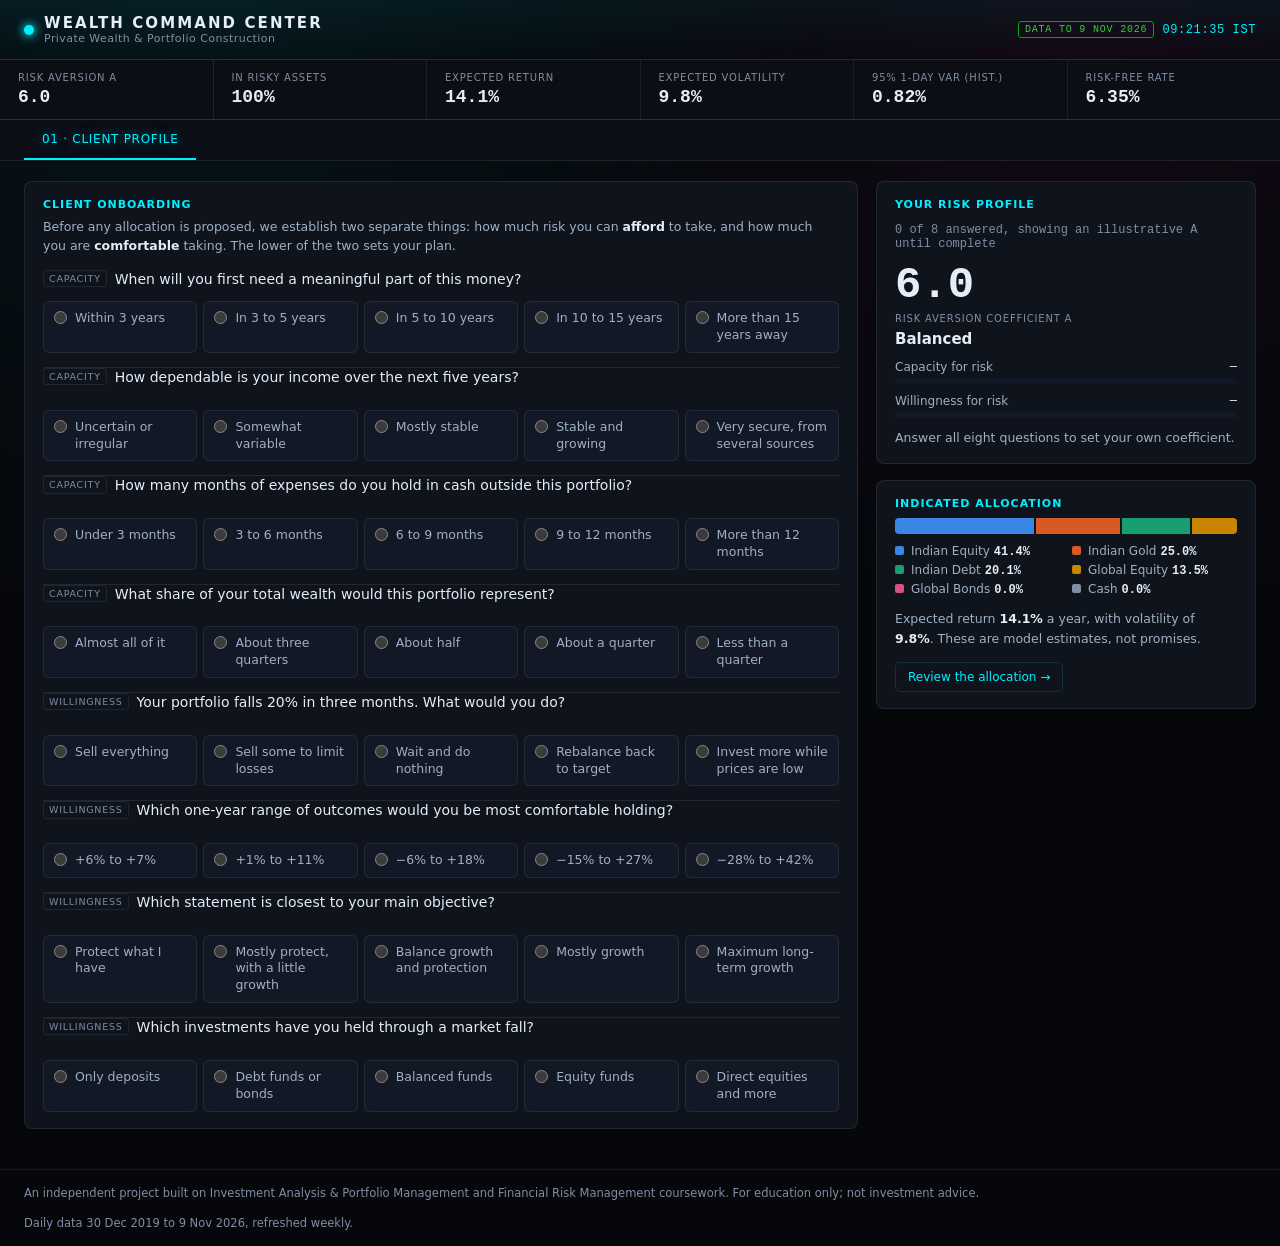
==== site/index.html @ c9640ab5 "Add site shell and Module 1: Client Profile Eight-question onboarding scored on capacity and willing" ====
<!doctype html>
<html lang="en">
<head>
<meta charset="UTF-8" />
<meta name="viewport" content="width=device-width, initial-scale=1.0" />
<title>Wealth Command Center</title>
<meta name="description" content="A private wealth and portfolio construction platform: client risk profiling, N-asset efficient frontier, VaR and CVaR stress testing, Brinson attribution, rebalancing and goals-based Monte Carlo." />
<link rel="icon" href="data:image/svg+xml,%3Csvg xmlns='http://www.w3.org/2000/svg' viewBox='0 0 100 100'%3E%3Crect width='100' height='100' rx='18' fill='%2305070b'/%3E%3Cpath d='M18 76 C30 42 52 30 84 24' stroke='%2300f0ff' stroke-width='8' fill='none' stroke-linecap='round'/%3E%3Ccircle cx='52' cy='35' r='9' fill='%23ff2ec4'/%3E%3C/svg%3E" />
<link rel="stylesheet" href="css/style.css" />
</head>
<body>
<a class="skip-link" href="#main-content">Skip to main content</a>

<header class="app-header">
  <div class="brand">
    <span class="dot" aria-hidden="true"></span>
    <div>
      <h1>Wealth Command Center</h1>
      <div class="sub">Private Wealth &amp; Portfolio Construction</div>
    </div>
  </div>
  <div class="market-clock">
    <span class="live-badge" id="data-badge">LOADING</span>
    <span id="clock">--:--:--</span>
  </div>
</header>

<section class="kpi-strip" aria-label="Portfolio summary">
  <div class="kpi-tile"><div class="kpi-label">Risk Aversion A</div><div class="kpi-value" id="kpi-a">—</div></div>
  <div class="kpi-tile"><div class="kpi-label">In Risky Assets</div><div class="kpi-value" id="kpi-y">—</div></div>
  <div class="kpi-tile"><div class="kpi-label">Expected Return</div><div class="kpi-value" id="kpi-return">—</div></div>
  <div class="kpi-tile"><div class="kpi-label">Expected Volatility</div><div class="kpi-value" id="kpi-vol">—</div></div>
  <div class="kpi-tile"><div class="kpi-label">95% 1-Day VaR (Hist.)</div><div class="kpi-value" id="kpi-var">—</div></div>
  <div class="kpi-tile"><div class="kpi-label">Risk-Free Rate</div><div class="kpi-value" id="kpi-rf">—</div></div>
</section>

<nav class="tab-nav" role="tablist" aria-label="Platform modules" id="tab-nav"></nav>

<main id="main-content">
  <div id="panels"></div>
  <p class="load-error" id="load-error" hidden>The market data could not be loaded. Please refresh the page.</p>
</main>

<footer class="footer-note">
  <span>An independent project built on Investment Analysis &amp; Portfolio Management and Financial Risk Management coursework. For education only; not investment advice.</span>
  <span id="footer-data"></span>
</footer>

<script src="vendor/chart-4.4.9.umd.js"></script>
<script src="js/core.js"></script>
<script src="js/profile.js"></script>
<script src="js/app.js"></script>
</body>
</html>
---- site/css/style.css ----
/* Dark terminal theme shared by every module. Neon accents are interface chrome only;
   chart series use the validated categorical palette defined in core.js. */

:root {
  color-scheme: dark;
  --page-bg: #05070b;
  --surface-1: #0b0e15;
  --surface-2: #0f131c;
  --surface-3: #131826;
  --border: rgba(0, 240, 255, 0.14);
  --border-soft: rgba(255, 255, 255, 0.08);
  --text-primary: #e6edf7;
  --text-secondary: #9fb0c3;
  --text-muted: #7f8ea3;
  --accent-cyan: #00f0ff;
  --accent-magenta: #ff2ec4;
  --accent-amber: #ffb020;
  --up: #0ca30c;
  --up-text: #3ccb3c;
  --down: #e34948;
  --down-text: #ff7675;
  --focus-ring: rgba(0, 240, 255, 0.55);
  --font: -apple-system, "Segoe UI", system-ui, sans-serif;
  --mono: "SFMono-Regular", "Consolas", "Cascadia Mono", "Liberation Mono", monospace;
}

* { box-sizing: border-box; }

html, body { margin: 0; padding: 0; background: var(--page-bg); color: var(--text-primary); font-family: var(--font); min-height: 100%; }

body {
  background-image:
    radial-gradient(circle at 15% 0%, rgba(0, 240, 255, 0.06), transparent 45%),
    radial-gradient(circle at 85% 10%, rgba(255, 46, 196, 0.05), transparent 40%);
  background-attachment: fixed;
}

a { color: var(--accent-cyan); }
::selection { background: rgba(0, 240, 255, 0.25); }

.skip-link { position: absolute; left: -999px; top: 0; background: var(--surface-2); color: var(--accent-cyan); padding: 8px 12px; z-index: 100; }
.skip-link:focus { left: 8px; top: 8px; }

button, input, select { font-family: inherit; }
button:focus-visible, input:focus-visible, select:focus-visible, label:focus-within { outline: 2px solid var(--focus-ring); outline-offset: 2px; }

.app-header { display: flex; align-items: center; justify-content: space-between; gap: 16px; padding: 14px 24px; border-bottom: 1px solid var(--border); background: linear-gradient(180deg, rgba(0, 240, 255, 0.05), transparent); flex-wrap: wrap; }
.brand { display: flex; align-items: center; gap: 10px; }
.brand .dot { width: 10px; height: 10px; border-radius: 50%; background: var(--accent-cyan); box-shadow: 0 0 8px 2px rgba(0, 240, 255, 0.7); animation: pulse 2.4s ease-in-out infinite; }
@keyframes pulse { 0%, 100% { opacity: 1; transform: scale(1); } 50% { opacity: 0.55; transform: scale(0.8); } }
@media (prefers-reduced-motion: reduce) { .brand .dot { animation: none; } }
.brand h1 { font-size: 15px; letter-spacing: 0.14em; text-transform: uppercase; margin: 0; font-weight: 700; }
.brand .sub { font-size: 11px; color: var(--text-muted); letter-spacing: 0.04em; }
.market-clock { font-family: var(--mono); font-size: 12px; color: var(--accent-cyan); letter-spacing: 0.05em; display: flex; align-items: center; gap: 8px; }
.live-badge { font-size: 10px; padding: 2px 6px; border: 1px solid var(--up); color: var(--up-text); border-radius: 3px; letter-spacing: 0.08em; }

.kpi-strip { display: grid; grid-template-columns: repeat(auto-fit, minmax(150px, 1fr)); gap: 1px; background: var(--border-soft); border-bottom: 1px solid var(--border-soft); }
.kpi-tile { background: var(--surface-1); padding: 12px 18px; }
.kpi-label { font-size: 10px; text-transform: uppercase; letter-spacing: 0.08em; color: var(--text-muted); margin-bottom: 4px; }
.kpi-value { font-family: var(--mono); font-size: 18px; font-weight: 600; font-variant-numeric: tabular-nums; }

.tab-nav { display: flex; gap: 2px; padding: 0 24px; border-bottom: 1px solid var(--border-soft); background: var(--surface-1); overflow-x: auto; }
.tab-btn { background: transparent; border: none; color: var(--text-muted); padding: 12px 18px; font-size: 12px; letter-spacing: 0.06em; text-transform: uppercase; cursor: pointer; border-bottom: 2px solid transparent; white-space: nowrap; }
.tab-btn:hover { color: var(--text-primary); }
.tab-btn.active { color: var(--accent-cyan); border-bottom-color: var(--accent-cyan); text-shadow: 0 0 12px rgba(0, 240, 255, 0.5); }
.tab-panel { display: none; padding: 20px 24px 40px; max-width: 1500px; margin: 0 auto; }
.tab-panel.active { display: block; }

.panel-grid { display: grid; grid-template-columns: 320px minmax(0, 1fr); gap: 18px; align-items: start; }
.panel-grid.wide-left { grid-template-columns: minmax(0, 1fr) 380px; }
.two-col { display: grid; grid-template-columns: repeat(2, minmax(0, 1fr)); gap: 16px; }
.two-col > .card + .card { margin-top: 0; }
@media (max-width: 1000px) { .panel-grid, .panel-grid.wide-left, .two-col { grid-template-columns: minmax(0, 1fr); } }

.card { background: var(--surface-2); border: 1px solid var(--border-soft); border-radius: 8px; padding: 16px 18px; min-width: 0; }
.card + .card, .two-col + .card, .card + .two-col, .two-col + .two-col, .stat-row + .card, .card + .stat-row, .stat-row + .two-col { margin-top: 16px; }
.card-title { font-size: 11px; text-transform: uppercase; letter-spacing: 0.09em; color: var(--accent-cyan); margin: 0 0 6px; font-weight: 600; }
.card-desc { font-size: 12.5px; line-height: 1.55; color: var(--text-secondary); margin: 0 0 14px; }
.card-desc:last-child { margin-bottom: 0; }
.card-desc strong { color: var(--text-primary); }

.sticky { position: sticky; top: 12px; }
@media (max-width: 1000px) { .sticky { position: static; } }

.control-group { margin-bottom: 16px; }
.control-group:last-child { margin-bottom: 0; }
.control-label { display: flex; justify-content: space-between; font-size: 12px; color: var(--text-secondary); margin-bottom: 6px; gap: 10px; }
.control-label .value { font-family: var(--mono); color: var(--text-primary); }
input[type="range"] { width: 100%; accent-color: var(--accent-cyan); }
input[type="number"], select { width: 100%; background: var(--surface-3); color: var(--text-primary); border: 1px solid var(--border-soft); border-radius: 5px; padding: 8px 10px; font-family: var(--mono); font-size: 13px; }
.range-scale { display: flex; justify-content: space-between; font-size: 10px; color: var(--text-muted); font-family: var(--mono); }

.seg { display: flex; gap: 2px; background: var(--surface-3); border-radius: 6px; padding: 2px; }
.seg button { flex: 1; background: transparent; border: 0; color: var(--text-secondary); font-size: 12px; padding: 6px 8px; border-radius: 4px; cursor: pointer; }
.seg button.active { background: rgba(0, 240, 255, 0.14); color: var(--accent-cyan); }

.btn { background: transparent; border: 1px solid var(--border); color: var(--accent-cyan); font-size: 12px; padding: 7px 12px; border-radius: 5px; cursor: pointer; }
.btn:hover { background: rgba(0, 240, 255, 0.08); }

.stat-row { display: grid; grid-template-columns: repeat(auto-fit, minmax(170px, 1fr)); gap: 12px; }
.stat-box { background: var(--surface-2); border: 1px solid var(--border-soft); border-radius: 8px; padding: 12px 14px; min-width: 0; }
.stat-label { font-size: 10px; text-transform: uppercase; letter-spacing: 0.08em; color: var(--text-muted); margin-bottom: 4px; }
.stat-value { font-family: var(--mono); font-size: 20px; font-weight: 600; font-variant-numeric: tabular-nums; overflow-wrap: anywhere; }
.stat-sub { font-size: 11px; color: var(--text-secondary); margin-top: 3px; font-family: var(--mono); }

.chart-box { position: relative; height: 340px; }
.chart-box.tall { height: 460px; }
.chart-box.short { height: 260px; }
@media (max-width: 640px) { .chart-box, .chart-box.tall { height: 300px; } }

.table-wrap { overflow-x: auto; }
table.data { width: 100%; border-collapse: collapse; font-size: 12px; }
table.data th { text-align: right; font-size: 10px; text-transform: uppercase; letter-spacing: 0.06em; color: var(--text-muted); font-weight: 600; padding: 6px 8px; border-bottom: 1px solid var(--border-soft); white-space: nowrap; }
table.data td { text-align: right; padding: 6px 8px; border-bottom: 1px solid rgba(255, 255, 255, 0.04); font-family: var(--mono); font-variant-numeric: tabular-nums; white-space: nowrap; }
table.data th:first-child, table.data td:first-child { text-align: left; font-family: var(--font); }
table.data tr.total td { font-weight: 700; border-top: 1px solid var(--border-soft); }
table.data td.pos { color: var(--up-text); }
table.data td.neg { color: var(--down-text); }
.swatch { display: inline-block; width: 9px; height: 9px; border-radius: 2px; margin-right: 7px; vertical-align: baseline; }

.notice { font-size: 12.5px; line-height: 1.55; color: var(--text-secondary); border-left: 2px solid var(--accent-amber); background: rgba(255, 176, 32, 0.06); padding: 10px 12px; border-radius: 0 6px 6px 0; margin: 0 0 14px; }
.notice strong { color: var(--text-primary); }

.alloc-bar { display: flex; gap: 2px; height: 16px; margin: 8px 0 10px; }
.alloc-bar span { display: block; min-width: 2px; }
.alloc-bar span:first-child { border-radius: 4px 0 0 4px; }
.alloc-bar span:last-child { border-radius: 0 4px 4px 0; }
.alloc-legend { display: grid; grid-template-columns: repeat(auto-fill, minmax(140px, 1fr)); gap: 4px 12px; font-size: 12px; color: var(--text-secondary); }
.alloc-legend b { font-family: var(--mono); font-weight: 600; color: var(--text-primary); margin-left: 4px; }

/* Client profile */
.question { padding: 14px 0; border-bottom: 1px solid var(--border-soft); border-top: 0; border-left: 0; border-right: 0; margin: 0; }
.question:first-of-type { padding-top: 4px; }
.question:last-of-type { border-bottom: 0; padding-bottom: 0; }
.question legend { font-size: 14px; color: var(--text-primary); padding: 0; margin-bottom: 8px; font-weight: 500; line-height: 1.4; }
.question .q-tag { display: inline-block; font-size: 9.5px; text-transform: uppercase; letter-spacing: 0.08em; color: var(--text-muted); border: 1px solid var(--border-soft); border-radius: 3px; padding: 1px 5px; margin-right: 8px; vertical-align: 2px; }
.options { display: grid; gap: 6px; grid-template-columns: repeat(auto-fit, minmax(150px, 1fr)); }
.option { display: flex; align-items: flex-start; gap: 8px; background: var(--surface-3); border: 1px solid var(--border-soft); border-radius: 6px; padding: 8px 10px; font-size: 12.5px; color: var(--text-secondary); cursor: pointer; line-height: 1.35; }
.option:hover { border-color: var(--border); }
.option:has(input:checked) { border-color: var(--accent-cyan); color: var(--text-primary); background: rgba(0, 240, 255, 0.07); }
.option input { margin: 1px 0 0; accent-color: var(--accent-cyan); }
.big-number { font-family: var(--mono); font-size: 44px; font-weight: 700; line-height: 1; }
.profile-name { font-size: 15px; font-weight: 600; margin: 6px 0 12px; }
.meter { margin-bottom: 10px; }
.meter-head { display: flex; justify-content: space-between; font-size: 12px; color: var(--text-secondary); margin-bottom: 4px; }
.meter-head span:last-child { font-family: var(--mono); color: var(--text-primary); }
.meter-track { height: 6px; border-radius: 3px; background: var(--surface-3); overflow: hidden; }
.meter-fill { height: 100%; background: #3987e5; border-radius: 3px; }
.progress-note { font-size: 12px; color: var(--text-muted); font-family: var(--mono); }

/* Correlation heatmap */
.heatmap { display: grid; gap: 2px; font-family: var(--mono); font-size: 10.5px; min-width: 620px; }
.heatmap .hm-label { color: var(--text-secondary); display: flex; align-items: center; font-size: 10px; white-space: nowrap; overflow: hidden; }
.heatmap .hm-col { justify-content: center; writing-mode: vertical-rl; transform: rotate(180deg); padding: 3px 0; height: 76px; }
.heatmap .hm-cell { aspect-ratio: 1.45; display: flex; align-items: center; justify-content: center; border-radius: 3px; }
.heat-legend { display: flex; align-items: center; gap: 8px; font-family: var(--mono); font-size: 10.5px; color: var(--text-secondary); margin-top: 10px; }
.heat-legend i { flex: 0 1 180px; height: 8px; border-radius: 3px; background: linear-gradient(90deg, #184f95, #3987e5 25%, #383835 50%, #e66767 75%, #a62d2d); }

.footer-note { display: flex; justify-content: space-between; gap: 16px; flex-wrap: wrap; padding: 16px 24px; border-top: 1px solid var(--border-soft); color: var(--text-muted); font-size: 11.5px; }
.load-error { color: var(--down-text); padding: 24px; }

@media (max-width: 640px) {
  .app-header, .tab-panel, .footer-note { padding-left: 16px; padding-right: 16px; }
  .tab-nav { padding: 0 8px; }
  .kpi-strip { grid-template-columns: repeat(2, minmax(0, 1fr)); }
  .kpi-tile { padding: 10px 16px; }
}
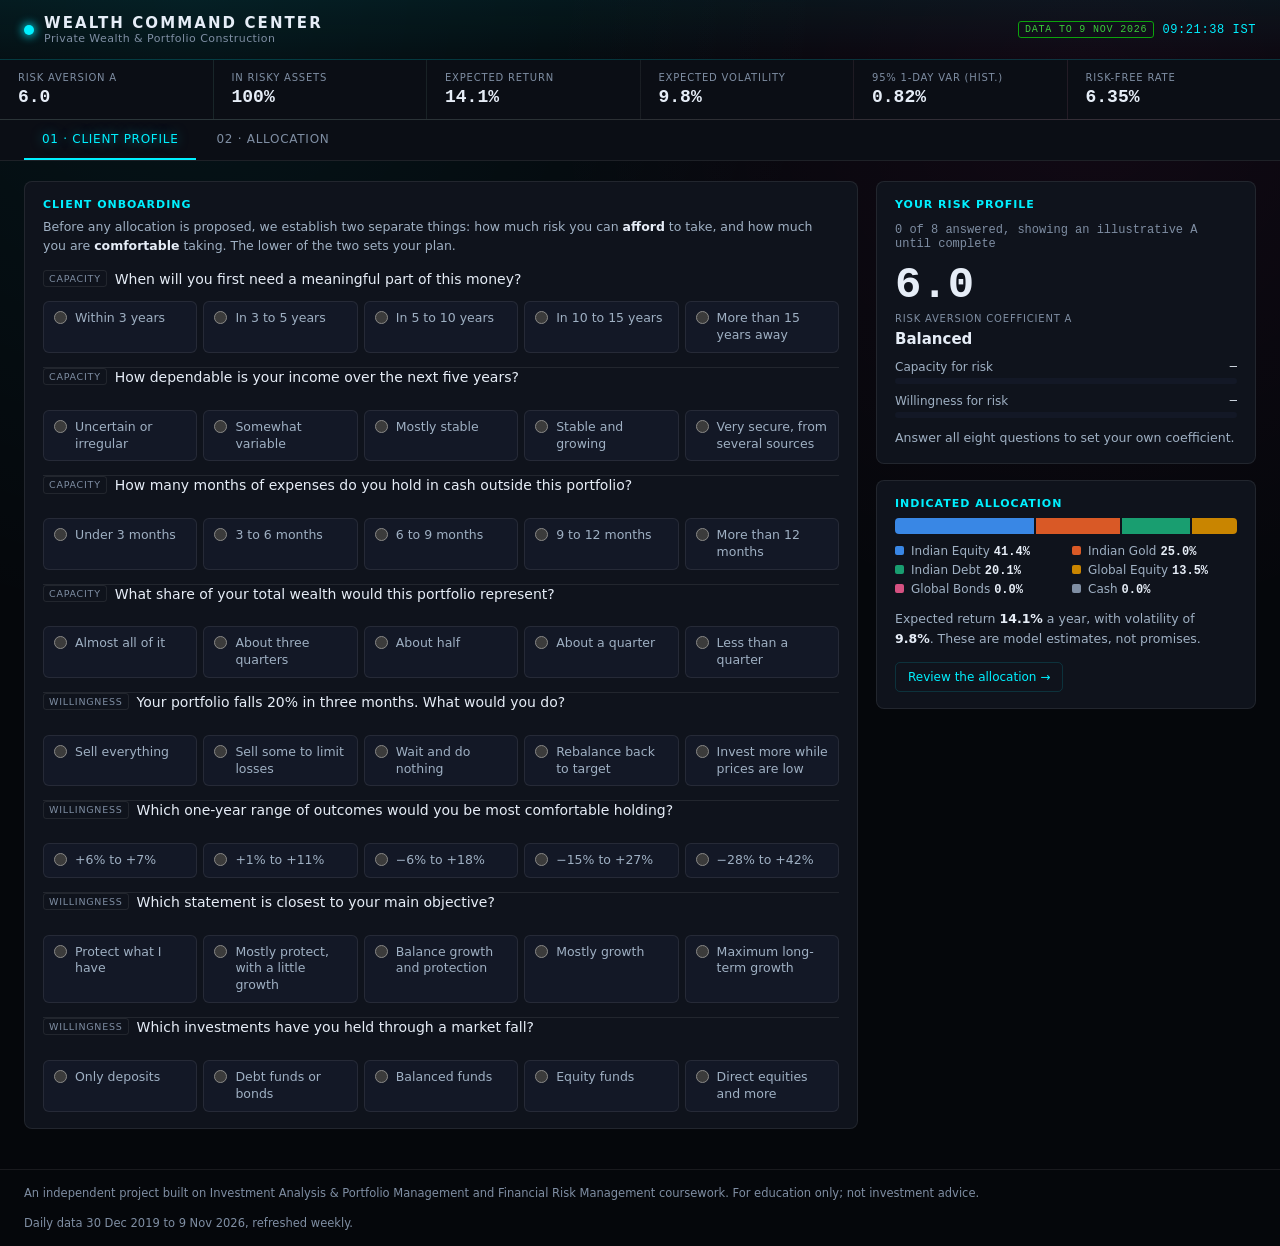
==== commit cbc0c823: "Add Module 2: strategic asset allocation Plots the precomputed 16-instrument frontier, minimum varia" ====
--- a/site/index.html
+++ b/site/index.html
@@ -49,6 +49,7 @@
 <script src="vendor/chart-4.4.9.umd.js"></script>
 <script src="js/core.js"></script>
 <script src="js/profile.js"></script>
+<script src="js/allocation.js"></script>
 <script src="js/app.js"></script>
 </body>
 </html>
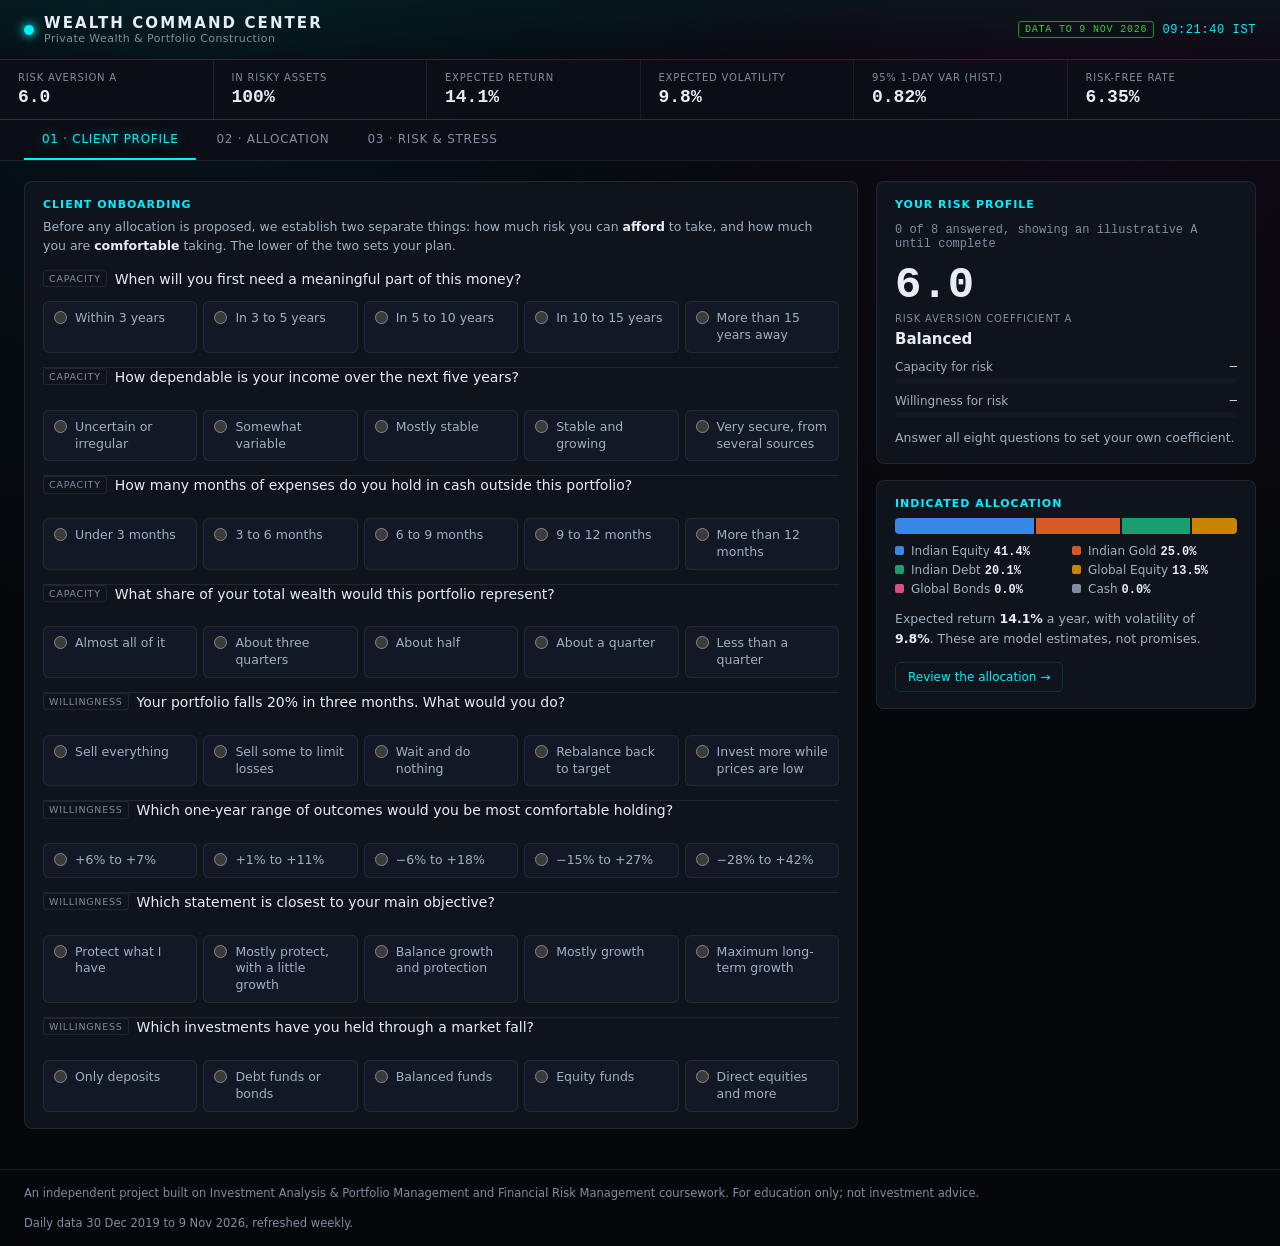
==== commit c3b1fd85: "Add Module 3: risk and stress dashboard Parametric and historical VaR and CVaR, maximum drawdown, re" ====
--- a/site/index.html
+++ b/site/index.html
@@ -50,6 +50,7 @@
 <script src="js/core.js"></script>
 <script src="js/profile.js"></script>
 <script src="js/allocation.js"></script>
+<script src="js/risk.js"></script>
 <script src="js/app.js"></script>
 </body>
 </html>
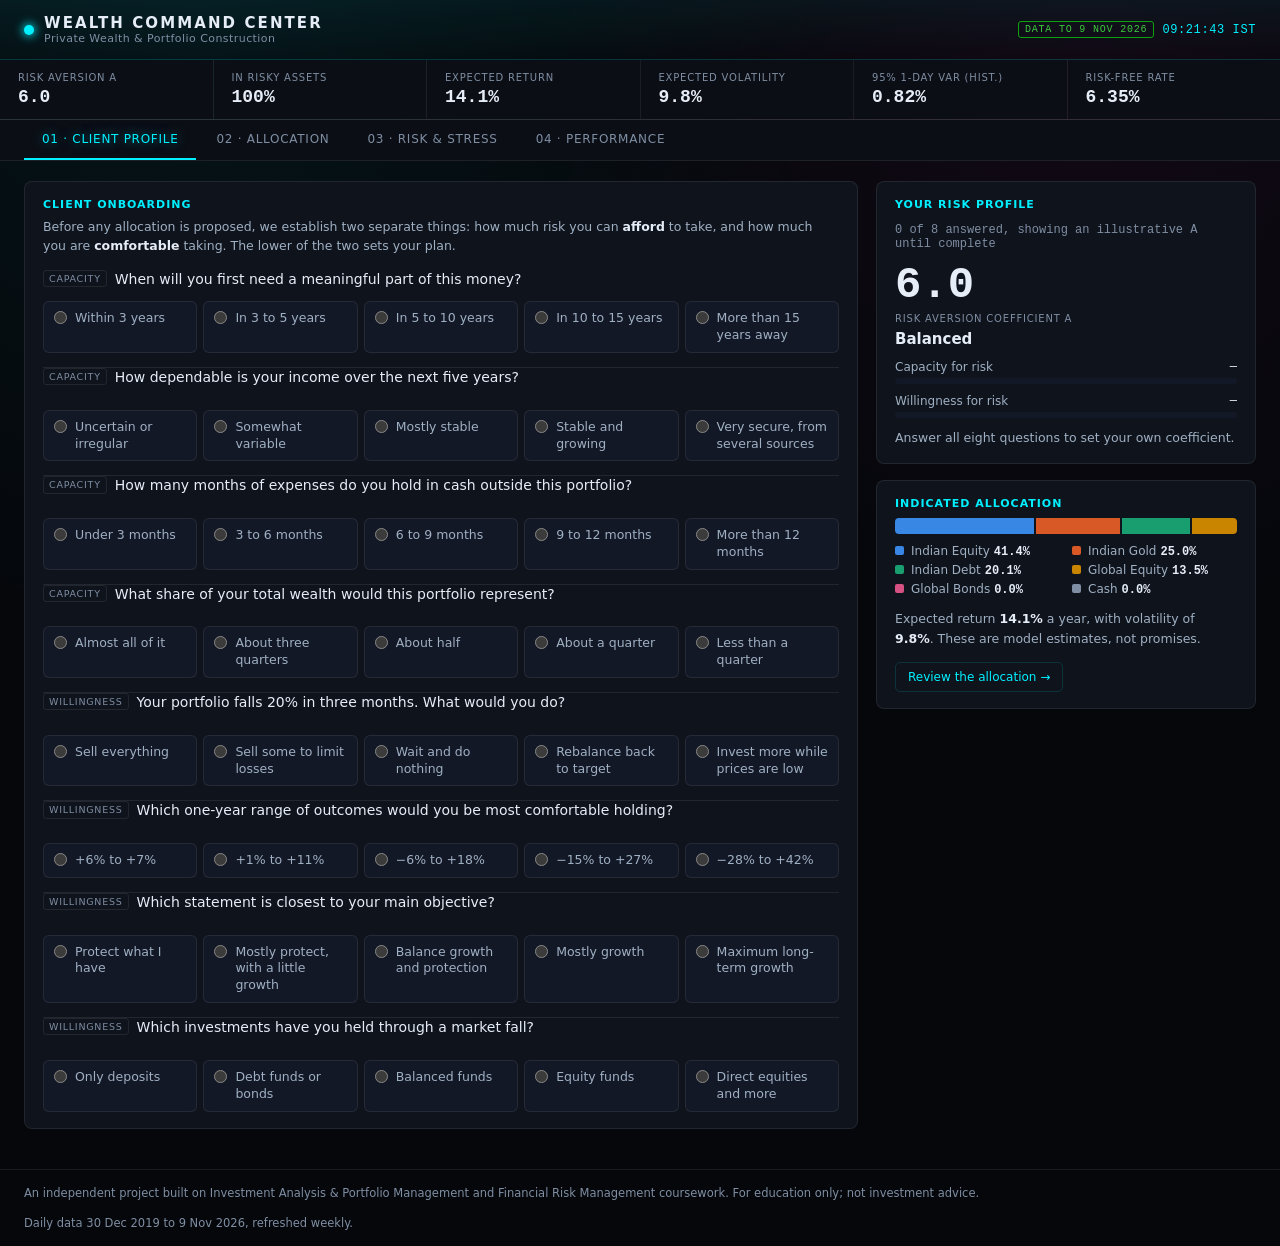
==== commit 929713a0: "Add Module 4: performance and Brinson attribution Sharpe, Sortino, Treynor, Jensen's alpha and track" ====
--- a/site/index.html
+++ b/site/index.html
@@ -51,6 +51,7 @@
 <script src="js/profile.js"></script>
 <script src="js/allocation.js"></script>
 <script src="js/risk.js"></script>
+<script src="js/performance.js"></script>
 <script src="js/app.js"></script>
 </body>
 </html>
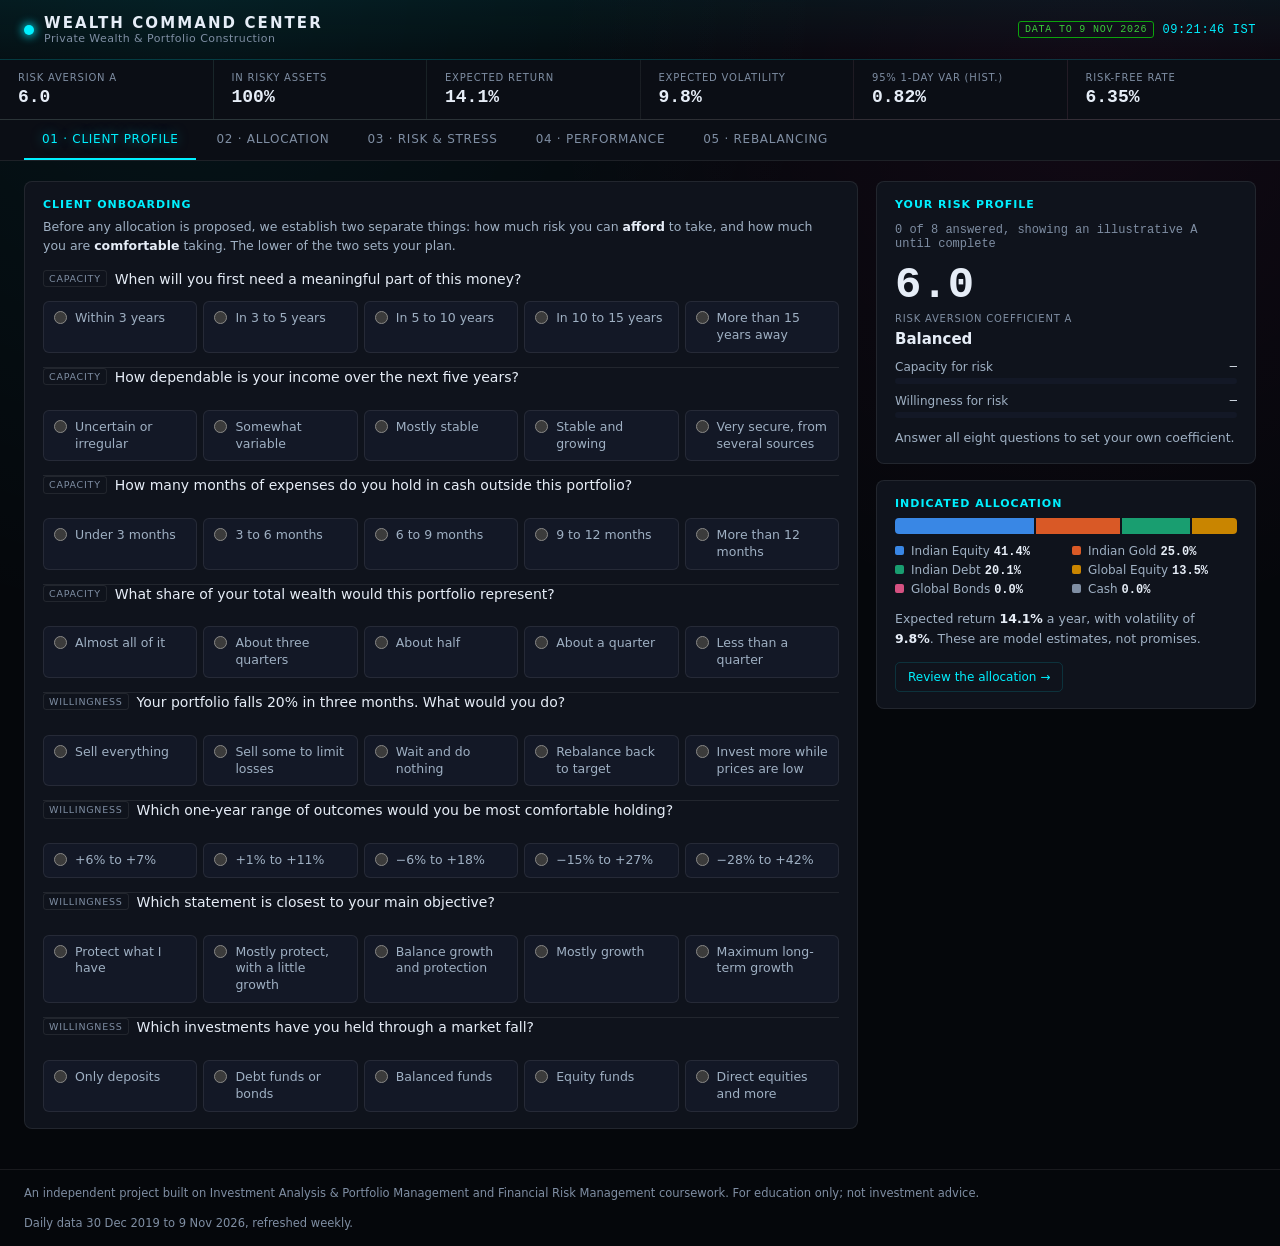
==== commit e4bb503a: "Add Module 5: rebalancing simulator Daily drift of every holding against a configurable tolerance ba" ====
--- a/site/index.html
+++ b/site/index.html
@@ -52,6 +52,7 @@
 <script src="js/allocation.js"></script>
 <script src="js/risk.js"></script>
 <script src="js/performance.js"></script>
+<script src="js/rebalancing.js"></script>
 <script src="js/app.js"></script>
 </body>
 </html>
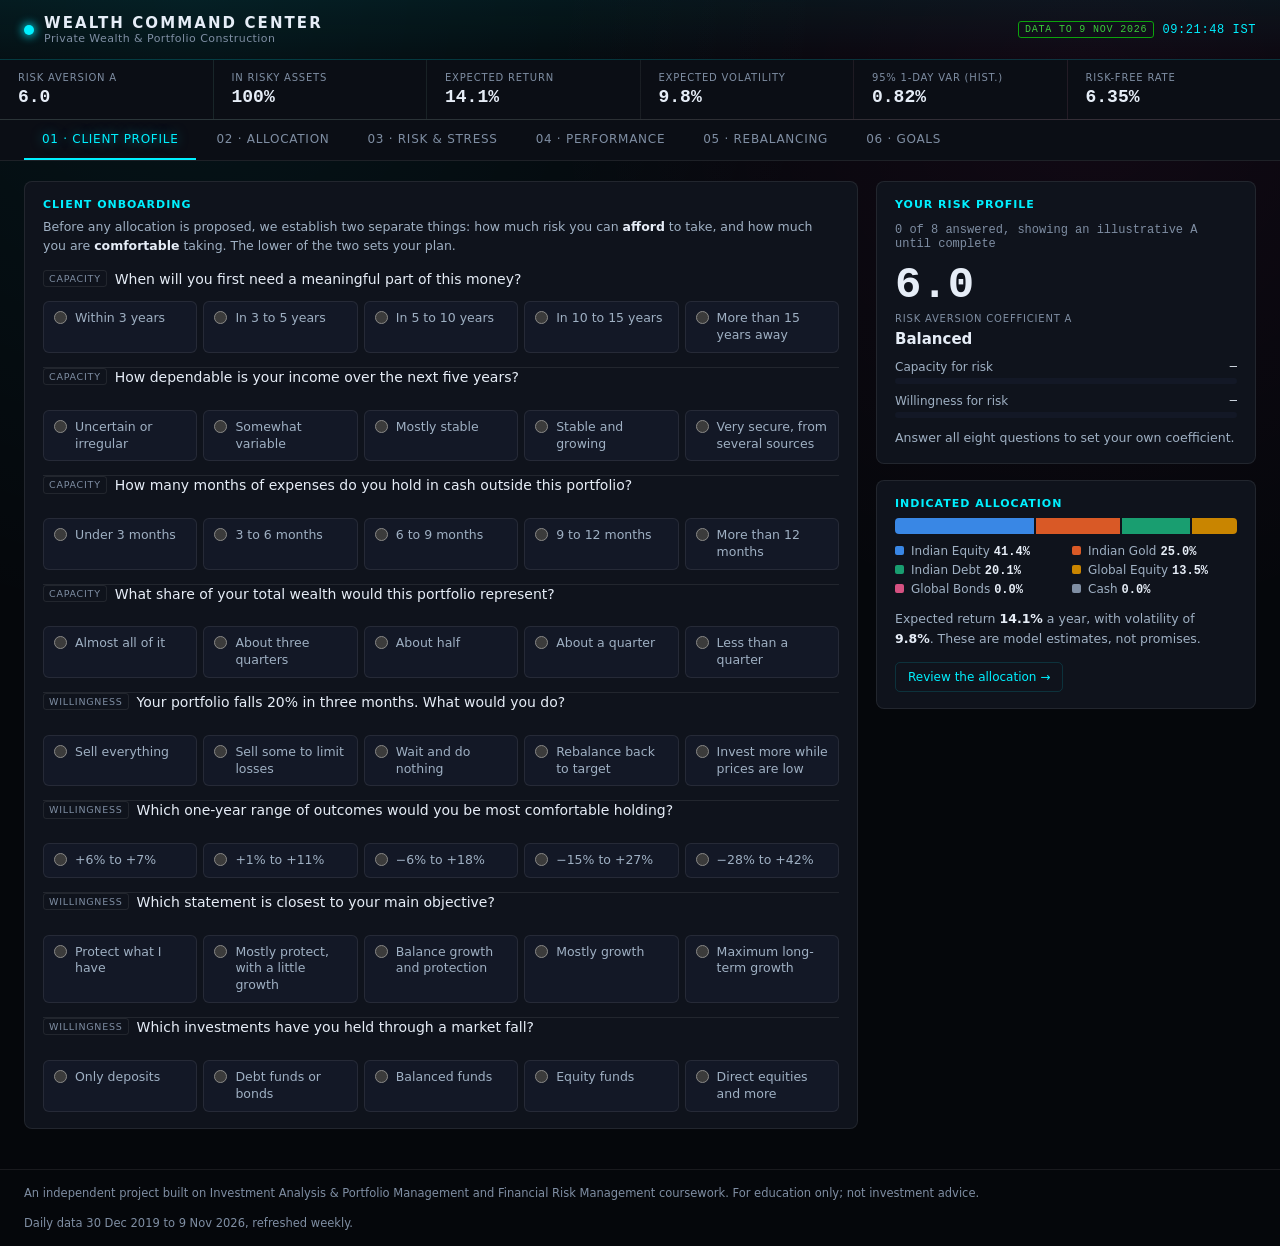
==== commit c0124e91: "Add Module 6: goals-based Monte Carlo Client-side lognormal simulation from the portfolio's expected" ====
--- a/site/index.html
+++ b/site/index.html
@@ -53,6 +53,7 @@
 <script src="js/risk.js"></script>
 <script src="js/performance.js"></script>
 <script src="js/rebalancing.js"></script>
+<script src="js/goals.js"></script>
 <script src="js/app.js"></script>
 </body>
 </html>
